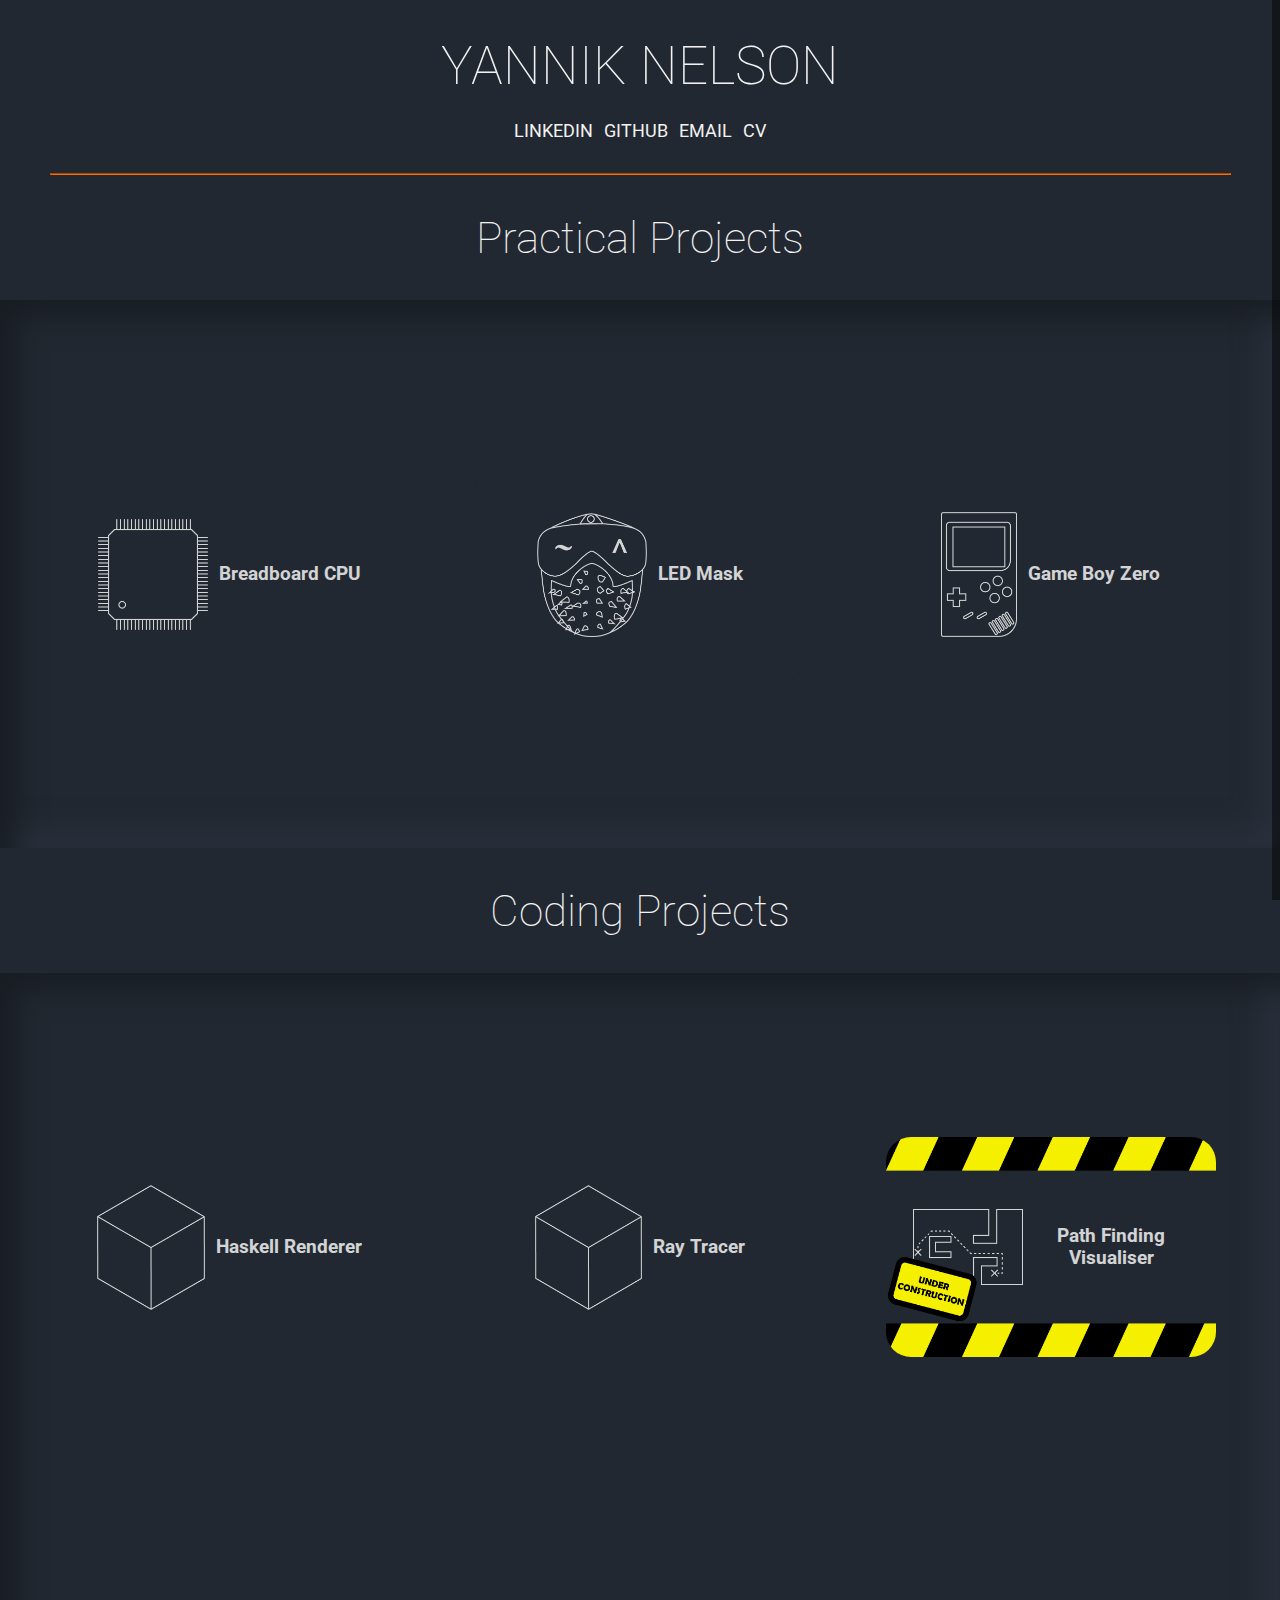
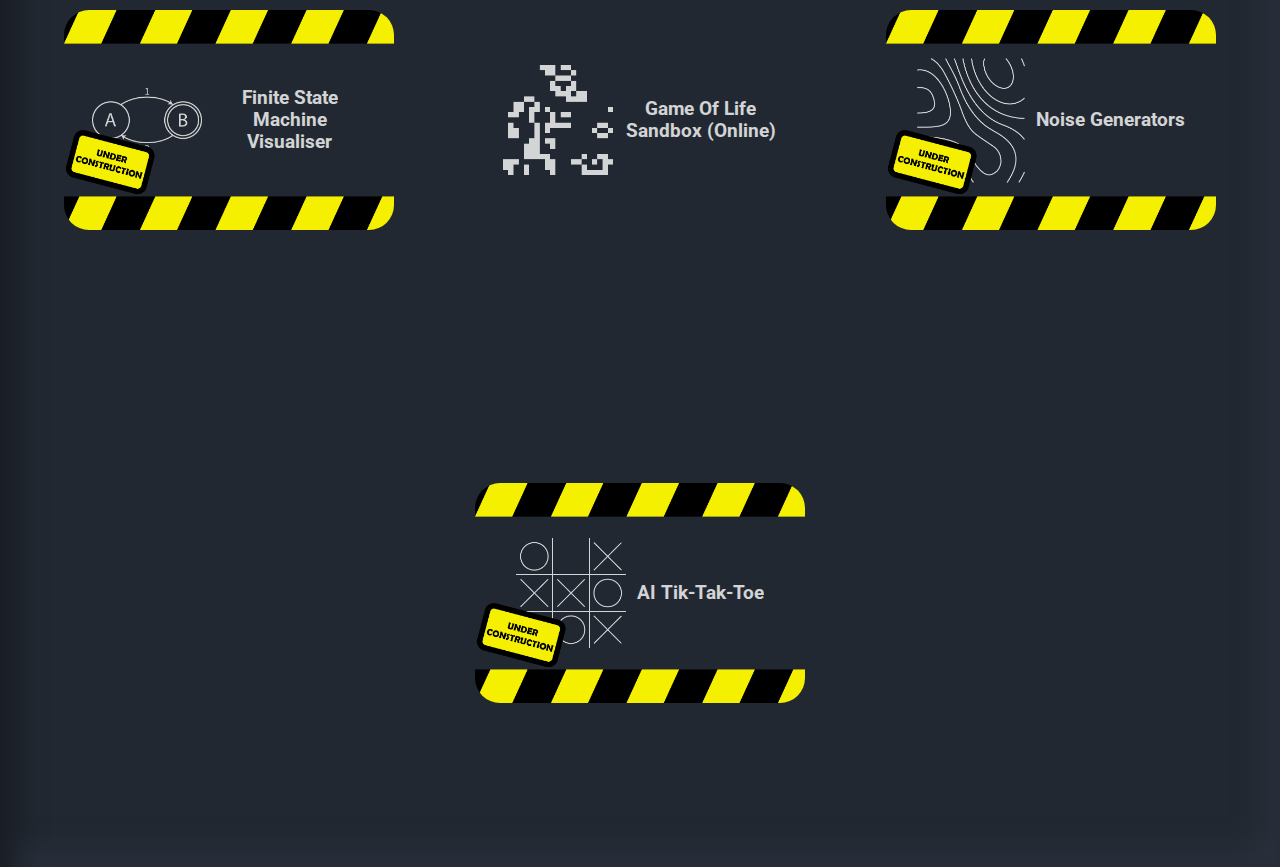
==== index.html @ 3439c6bd "Made Ray Tracer Blog Post" ====
<!DOCTYPE html>
<html lang="en">
  <head>
    <meta charset="UTF-8" />
    <meta name="viewport" content="width=device-width, initial-scale=1.0" />
    <link href="/favicon.ico" rel="icon" type="image/x-icon" />
    <link rel="stylesheet" href="/CSS/main.min.css" />
    <link rel="stylesheet" href="/CSS/cards.min.css" />
    <link rel="stylesheet" href="/CSS/ScrollBar.min.css" />
    <link rel="stylesheet" href="/CSS/HomePage.min.css" />
    <title>Yannik Nelson</title>
  </head>
  <body>
    <style>
      main h2 {
        text-align: center;
      }
    </style>

    <div id="scrollbar"></div>
    <div id="scrollThumb"></div>

    <header>
      <div class="header-container">
        <div class="content">
          <h1><a href="index.html">Yannik Nelson</a></h1>
          <div class="links">
            <a href="https://www.linkedin.com/in/yannik-nelson" target="_blank">LinkedIn</a>
            <a href="https://github.com/yanniknelson" target="_blank">Github</a>
            <a href="mailto:yannikdanielnelson@gmail.com" target="_blank">Email</a>
            <a href="/Yannik-Nelson_CV.pdf" target="_blank">CV</a>
          </div>
        </div>
      </div>
      <hr/>
    </header>

    <main>
      <h2>Practical Projects</h2>
      <div class="practical-container">
        <div class="card">
          <div class="face card-top" id="BBCPU">
            <!-- <img
              src="/Images/Under-Construction.png"
              alt=""
              class="under-construction"
            /> -->
            <div class="cardshadow"></div>
            <div class="content">
              <img src="/Images/BreadBoardCPU.png" alt="Line Drawing of Chip" />
              <h3>Breadboard CPU</h3>
            </div>
          </div>
          <div class="face card-descrip">
            <div class="content">
              <p>
                During the Summer of 2017 I built an 8-bit cpu on breadboards in
                order to teach myself about computer architecture. This
                consisted of over a month of planning and 1 week of 'building'.
              </p>
              <a href="/Blogs/BreadBoardCPU.html">Have a Look</a>
            </div>
          </div>
        </div>

        <div class="card">
          <div class="face card-top" id="LEDMSK">
            <!-- <img
              src="/Images/Under-Construction.png"
              alt=""
              class="under-construction"
            /> -->
            <div class="cardshadow"></div>

            <div class="content">
              <img src="/Images/Mask.png" alt="Line drawing of said mask" />
              <h3>LED Mask</h3>
            </div>
          </div>
          <div class="face card-descrip">
            <div class="content">
              <p>
                For halloween of 2017 I decided to go as Wrench from WatchDogs 2
                (a video game I liked). This character has a mask with LED eyes,
                so I decided to make this (and the rest of the costume) myself.
              </p>
              <a href="/Blogs/LEDMask.html">Have a Look</a>
            </div>
          </div>
        </div>

        <div class="card">
          <div class="face card-top" id="GMBZ">
            <!-- <img
              src="/Images/Under-Construction.png"
              alt=""
              class="under-construction"
            /> -->
            <div class="cardshadow"></div>

            <div class="content">
              <img
                src="/Images/GameBoyZero.png"
                alt="Line Drawing of GameBoyZero"
              />
              <h3>Game Boy Zero</h3>
            </div>
          </div>
          <div class="face card-descrip">
            <div class="content">
              <p>
                During the Summer of 2018 I decided to make a portable retro
                console emulator and found the gameboy zero project online. This
                project sadly failed when the charging circuit blew all of the
                other eletronics.
              </p>
              <a href="/Blogs/GameBoyZeroBlog.html">Have a Look</a>
            </div>
          </div>
        </div>
      </div>

      <h2>Coding Projects</h2>
      <div class="coding-container">
        <!-- <div class="coding-row"> -->
        <div class="card">
          <div class="face card-top" id="HSKLRNDR">
            <!-- <img
              src="/Images/Under-Construction.png"
              alt=""
              class="under-construction"
            /> -->
            <div class="cardshadow"></div>

            <div class="content">
              <img
                src="/Images/HaskellRenderer.png"
                alt="Line Drawing of a box from an orthoganal view"
              />
              <h3>Haskell Renderer</h3>
            </div>
          </div>
          <div class="face card-descrip">
            <div class="content">
              <p>
                In my first year of University I took part in a haskell coding
                competition. For this competition my team decided to make a 3D
                Game of Life, I made the 3D renderer while my team mates made
                the GoL code.
              </p>
              <a href="/Blogs/HaskellRenderer.html">Have a Look</a>
            </div>
          </div>
        </div>
        <div class="card">
          <div class="face card-top" id="RYTRCR">
            <!-- <img
              src="/Images/Under-Construction.png"
              alt=""
              class="under-construction"
            /> -->
            <div class="cardshadow"></div>

            <div class="content">
              <img
                src="/Images/HaskellRenderer.png"
                alt="Line Drawing of a Camera with rays coming out of it"
              />
              <h3>Ray Tracer</h3>
            </div>
          </div>
          <div class="face card-descrip">
            <div class="content">
              <p>
                In my third year of University I took the computer graphics
                course. For this course, the second coursework was to produce
                a ray tracer.
              </p>
              <a href="/Blogs/RayTracer.html">Have a Look</a>
            </div>
          </div>
        </div>
        <!-- <div class="card">
          <div class="face card-top" id="SCRTHTLR">
            <img
              src="/Images/Under-Construction.png"
              alt=""
              class="under-construction"
            />
            <div class="cardshadow"></div>

            <div class="content">
              <img
                src="/Images/SecretHitler.png"
                alt="Line drawing of lizard in a hat"
              />
              <h3>Secret Hitler Online</h3>
            </div>
          </div>
          <div class="face card-descrip">
            <div class="content">
              <p>
                During the COVID lockdown my friends and I decided we wanted to
                play the board game Secret Hitler. Unfortunately we were unable
                to find any good, clear, online versions of the game, so I
                decided to make my own.
              </p>
              <a href="">Have a Look</a>
            </div>
          </div>
        </div> -->
        <div class="card">
          <div class="face card-top" id="PTHFND">
            <img
              src="/Images/Under-Construction.png"
              alt=""
              class="under-construction"
            />
            <div class="cardshadow"></div>

            <div class="content">
              <img
                src="/Images/PathFinding.png"
                alt="Line drawing of path through a maze"
              />
              <h3>Path Finding Visualiser</h3>
            </div>
          </div>
          <div class="face card-descrip">
            <div class="content">
              <p>
                A visualiser for differnet path-finding algorithms including A*,
                Dijkstra, greedy best-first and more. The ability to generate
                mazes (using different generation algorithms) and execute the
                path finding in the result.
              </p>
              <a href="">Have a Look</a>
            </div>
          </div>
        </div>
        <div class="card">
          <div class="face card-top" id="FSM">
            <img
              src="/Images/Under-Construction.png"
              alt=""
              class="under-construction"
            />
            <div class="cardshadow"></div>

            <div class="content">
              <img
                src="/Images/FiniteStateMachine.png"
                alt="Line drawing of finite state machine"
              />
              <h3>Finite State Machine Visualiser</h3>
            </div>
          </div>
          <div class="face card-descrip">
            <div class="content">
              <p>
                A visualiser for FSMs with the ability to build FSMs through a
                graphical interface or through regexs. Planned features include
                outputting regexs for the FSMs and the ability to switch between
                deterministic and non-deterministic machines.
              </p>
              <a href="">Have a Look</a>
            </div>
          </div>
        </div>
        <!-- </div> -->
        <!-- <div class="coding-row"> -->
        <div class="card">
          <div class="face card-top" id="GOL">
            <!-- <img
              src="/Images/Under-Construction.png"
              alt=""
              class="under-construction"
            /> -->
            <div class="cardshadow"></div>

            <div class="content">
              <img
                src="/Images/GameOfLife.png"
                alt="Line drawing of a game of life state"
              />
              <h3>Game Of Life Sandbox (Online)</h3>
            </div>
          </div>
          <div class="face card-descrip">
            <div class="content">
              <p>
                A Conway's Game Of Life visualiser with the ability to take in
                user rules to allow for more user experimentation.
              </p>
              <a href="/Projects/GameOfLife/HTML/GameOfLife.html">Have a Look</a>
            </div>
          </div>
        </div>
        <div class="card">
          <div class="face card-top" id="NOISE">
            <img
              src="/Images/Under-Construction.png"
              alt=""
              class="under-construction"
            />
            <div class="cardshadow"></div>

            <div class="content">
              <img src="/Images/NoiseGen.png" alt="Line drawing of noise map" />
              <h3>Noise Generators</h3>
            </div>
          </div>
          <div class="face card-descrip">
            <div class="content">
              <p>
                A visualiser and break down of different noise generations
                algorithms such as Perlin noise, Simplex noise, Worley noise
                etc...
              </p>
              <a href="">Have a Look</a>
            </div>
          </div>
        </div>
        <div class="card">
          <div class="face card-top" id="TIKTAK">
            <img
              src="/Images/Under-Construction.png"
              alt=""
              class="under-construction"
            />
            <div class="cardshadow"></div>

            <div class="content">
              <img
                src="/Images/TikTakToe.png"
                alt="Line drawing of a tik-tak-toe game"
              />
              <h3>AI Tik-Tak-Toe</h3>
            </div>
          </div>
          <div class="face card-descrip">
            <div class="content">
              <p>
                An online player vs computer tik-tak-toe game made using the
                min-max (with and without pruning), depth first and breadth
                first search algorithms. This was made to teach users the very
                basics of AI in a simple easy to understand setting.
              </p>
              <a href="">Have a Look</a>
            </div>
          </div>
        </div>
        <!-- <div class="card">
          <div class="face card-top" id="AGEN">
            <img
              src="/Images/Under-Construction.png"
              alt=""
              class="under-construction"
            />
            <div class="cardshadow"></div>

            <div class="content">
              <img src="/Images/Agenda.png" alt="Line drawing of a scroll" />
              <h3>Online Agenda Management Service</h3>
            </div>
          </div>
          <div class="face card-descrip">
            <div class="content">
              <p>
                An online service that can be used to manage agendas for
                meetings. hass log in functionality using google log-ins. Allows
                the creation of 'organisations' with roles with certain
                priveleges and the ability to create minutes for the meetings.

                  This must have log-ins. Must have organisatiosn the group 
                  users and give them the ability to add to the agendas for their 
                  organisations. a 'meeting mode' that turns the agenda into a 
                  'to do list' with the ability to mark off topics once their discussed 
                  and the space for the minutes taker to input the details of the discussion.
                  Once the meeting is over the system will spit out the mintues with those who 
                  attended, what was on the agenda, what was discussed and underneath the details 
                  of the discussion input by the note taker. These mintues will be a pdf in the format 
                  that maks used on our github (for now)
              </p>
              <a href="">Have a Look</a>
            </div>
          </div>
        </div> -->
      </div>
    </main>
    <script src="/JavaScript/Scroll.js"></script>
  </body>
</html>
---- CSS/main.min.css ----
@import url("https://fonts.googleapis.com/css2?family=Roboto:ital,wght@0,100;0,300;0,400;0,500;0,700;0,900;1,100;1,300;1,400;1,500;1,700;1,900&display=swap");*{-webkit-box-sizing:border-box;box-sizing:border-box}body{margin:0;padding:0;background-color:#222831;color:#f2f2f2;font-family:Roboto, sans-serif}h1,h2{font-weight:110}h1{font-size:3.3em}h2{font-size:2.75em}header .header-container{text-transform:uppercase;text-align:center;display:-webkit-box;display:-ms-flexbox;display:flex;-webkit-box-pack:center;-ms-flex-pack:center;justify-content:center;-webkit-box-align:end;-ms-flex-align:end;align-items:flex-end;padding:5.5vh;padding-top:0;padding-bottom:2rem}header .header-container .content{padding-top:0}header .header-container .content h1{margin-bottom:1.5rem}header .header-container .content h1 a{text-decoration:none;color:inherit}header .header-container .content .links{list-style-type:none;display:-webkit-box;display:-ms-flexbox;display:flex;-webkit-box-pack:center;-ms-flex-pack:center;justify-content:center;width:100%}header .header-container .content .links a{text-align:center;font-size:1.1rem;color:#f2f2f2;text-decoration:none;padding:0 5.5px 0 5.5px}header hr{background-color:#000;margin:0 5.5vh 0vh 5.5vh;border-color:#f96d00}main{width:100%}
/*# sourceMappingURL=main.min.css.map */
---- CSS/cards.min.css ----
.card{-ms-flex-preferred-size:20%;flex-basis:20%;position:relative;margin:16.5px}.card .face{width:330px;height:220px;-webkit-transition:0.5s;transition:0.5s;border-radius:27.5px;-webkit-transition:0.4s;transition:0.4s}.card .cardshadow{width:330px;height:220px;-webkit-transition:0.4s;transition:0.4s;position:absolute;border-radius:26.5px;-webkit-animation-name:fadein;animation-name:fadein;-webkit-animation-duration:.3s;animation-duration:.3s;-webkit-animation-fill-mode:forwards;animation-fill-mode:forwards;-webkit-animation-timing-function:ease-in-out;animation-timing-function:ease-in-out;z-index:1;pointer-events:none}.card .face.card-top{position:relative;color:#fff;background:#222831;display:-webkit-box;display:-ms-flexbox;display:flex;-webkit-box-pack:center;-ms-flex-pack:center;justify-content:center;-webkit-box-align:center;-ms-flex-align:center;align-items:center;z-index:1;-webkit-transform:translateY(110px);transform:translateY(110px);-webkit-animation-name:imgfadein;animation-name:imgfadein;-webkit-animation-duration:.3s;animation-duration:.3s;-webkit-animation-fill-mode:forwards;animation-fill-mode:forwards;-webkit-animation-timing-function:ease-in-out;animation-timing-function:ease-in-out}.card .face.card-top .under-construction{width:330px;height:220px;border-radius:25px;position:absolute;z-index:2}.card .face.card-top .content{display:-webkit-box;display:-ms-flexbox;display:flex;-webkit-box-pack:center;-ms-flex-pack:center;justify-content:center;-webkit-box-align:center;-ms-flex-align:center;align-items:center;opacity:0.8;text-align:left}.card .face.card-top .content img{max-width:110px;max-height:125.224px}.card .face.card-top .content h3{padding-left:11px;max-width:165px;text-align:center}.card .face.card-descrip{position:relative;background:#222831;display:-webkit-box;display:-ms-flexbox;display:flex;-webkit-box-orient:vertical;-webkit-box-direction:normal;-ms-flex-direction:column;flex-direction:column;-webkit-box-pack:center;-ms-flex-pack:center;justify-content:center;-webkit-box-align:center;-ms-flex-align:center;align-items:center;padding:22px;-webkit-box-sizing:border-box;box-sizing:border-box;-webkit-transform:translateY(-110px);transform:translateY(-110px);color:#f2f2f2}.card .face.card-descrip .content{-webkit-animation-name:descripfadeout;animation-name:descripfadeout;-webkit-animation-duration:.18s;animation-duration:.18s;-webkit-animation-fill-mode:forwards;animation-fill-mode:forwards;-webkit-animation-timing-function:ease-in-out;animation-timing-function:ease-in-out}.card .face.card-descrip p,.card .face.card-descrip a{opacity:0.8}.card .face.card-descrip p{margin:0;padding:0}.card .face.card-descrip a{margin:11px 0 0;display:inline-block;text-decoration:none;color:#f2f2f2;font-weight:990;padding:5.5px;border:1.1px solid #f2f2f2}.card .face.card-descrip a:hover{background:#333}@-webkit-keyframes fadeout{0%{-webkit-box-shadow:16.5px 16.5px 33px #181d23,-16.5px -16.5px 33px #2c333f;box-shadow:16.5px 16.5px 33px #181d23,-16.5px -16.5px 33px #2c333f;opacity:1}60%{opacity:0}100%{-webkit-box-shadow:inset 16.5px 16.5px 33px #181d23,inset -16.5px -16.5px 33px #2c333f;box-shadow:inset 16.5px 16.5px 33px #181d23,inset -16.5px -16.5px 33px #2c333f;opacity:1}}@keyframes fadeout{0%{-webkit-box-shadow:16.5px 16.5px 33px #181d23,-16.5px -16.5px 33px #2c333f;box-shadow:16.5px 16.5px 33px #181d23,-16.5px -16.5px 33px #2c333f;opacity:1}60%{opacity:0}100%{-webkit-box-shadow:inset 16.5px 16.5px 33px #181d23,inset -16.5px -16.5px 33px #2c333f;box-shadow:inset 16.5px 16.5px 33px #181d23,inset -16.5px -16.5px 33px #2c333f;opacity:1}}@-webkit-keyframes fadein{0%{-webkit-box-shadow:inset 16.5px 16.5px 33px #181d23,inset -16.5px -16.5px 33px #2c333f;box-shadow:inset 16.5px 16.5px 33px #181d23,inset -16.5px -16.5px 33px #2c333f;opacity:1}60%{opacity:0}100%{-webkit-box-shadow:16.5px 16.5px 33px #181d23,-16.5px -16.5px 33px #2c333f;box-shadow:16.5px 16.5px 33px #181d23,-16.5px -16.5px 33px #2c333f;opacity:1}}@keyframes fadein{0%{-webkit-box-shadow:inset 16.5px 16.5px 33px #181d23,inset -16.5px -16.5px 33px #2c333f;box-shadow:inset 16.5px 16.5px 33px #181d23,inset -16.5px -16.5px 33px #2c333f;opacity:1}60%{opacity:0}100%{-webkit-box-shadow:16.5px 16.5px 33px #181d23,-16.5px -16.5px 33px #2c333f;box-shadow:16.5px 16.5px 33px #181d23,-16.5px -16.5px 33px #2c333f;opacity:1}}@-webkit-keyframes imgfadeout{0%{opacity:1}60%{opacity:0;visibility:hidden}100%{opacity:0;visibility:hidden}}@keyframes imgfadeout{0%{opacity:1}60%{opacity:0;visibility:hidden}100%{opacity:0;visibility:hidden}}@-webkit-keyframes imgfadein{0%{opacity:0;visibility:hidden}60%{opacity:0;visibility:visible}100%{opacity:1}}@keyframes imgfadein{0%{opacity:0;visibility:hidden}60%{opacity:0;visibility:visible}100%{opacity:1}}@-webkit-keyframes descripfadein{0%{opacity:0}60%{opacity:0}100%{opacity:1}}@keyframes descripfadein{0%{opacity:0}60%{opacity:0}100%{opacity:1}}@-webkit-keyframes descripfadeout{0%{opacity:1}100%{opacity:0}}@keyframes descripfadeout{0%{opacity:1}100%{opacity:0}}.card:hover .face.card-top{background:none;-webkit-transform:translateY(0px);transform:translateY(0px)}.card:hover .face.card-descrip{-webkit-transform:translateY(0px);transform:translateY(0px)}.card:hover .face.card-descrip .content{-webkit-animation-name:descripfadein;animation-name:descripfadein;-webkit-animation-duration:.3s;animation-duration:.3s;-webkit-animation-fill-mode:forwards;animation-fill-mode:forwards;-webkit-animation-timing-function:ease-in-out;animation-timing-function:ease-in-out}.card:hover .cardshadow{-webkit-transform:translateY(110px);transform:translateY(110px);height:440px;-webkit-animation-name:fadeout;animation-name:fadeout;-webkit-animation-duration:.3s;animation-duration:.3s;-webkit-animation-fill-mode:forwards;animation-fill-mode:forwards;-webkit-animation-timing-function:ease-in-out;animation-timing-function:ease-in-out;z-index:1}
/*# sourceMappingURL=cards.min.css.map */
---- CSS/ScrollBar.min.css ----
::-webkit-scrollbar{width:0}#scrollbar{position:fixed;right:0;top:0;width:0.5rem;height:100%;background:#00000075}#scrollThumb{position:fixed;right:0;top:0;width:0.5rem;height:100%;background:#f96d00}#scrollThumb:before{content:"";position:absolute;left:0;top:0;width:100%;height:100%;background:#f96d00;-webkit-filter:blur(10px);filter:blur(10px)}
/*# sourceMappingURL=ScrollBar.min.css.map */
---- CSS/HomePage.min.css ----
.practical-container{display:-webkit-box;display:-ms-flexbox;display:flex;-webkit-box-pack:space-evenly;-ms-flex-pack:space-evenly;justify-content:space-evenly;-webkit-box-align:center;-ms-flex-align:center;align-items:center;-ms-flex-wrap:wrap;flex-wrap:wrap;padding:37.5px 0 37.5px 0;font-size:16px;width:100%;-webkit-box-shadow:inset 15px 15px 30px #181d23,inset -15px -15px 30px #2c333f;box-shadow:inset 15px 15px 30px #181d23,inset -15px -15px 30px #2c333f;background-color:#222831}.coding-container{display:-webkit-box;display:-ms-flexbox;display:flex;-webkit-box-orient:horizontal;-webkit-box-direction:normal;-ms-flex-direction:row;flex-direction:row;-ms-flex-wrap:wrap;flex-wrap:wrap;-webkit-box-pack:space-evenly;-ms-flex-pack:space-evenly;justify-content:space-evenly;-webkit-box-align:center;-ms-flex-align:center;align-items:center;padding:37.5px 0 37.5px 0;font-size:16px;width:100%;-webkit-box-shadow:inset 15px 15px 30px #181d23,inset -15px -15px 30px #2c333f;box-shadow:inset 15px 15px 30px #181d23,inset -15px -15px 30px #2c333f;background-color:#222831}.coding-container .coding-row{display:-webkit-box;display:-ms-flexbox;display:flex;width:100%;-webkit-box-pack:space-evenly;-ms-flex-pack:space-evenly;justify-content:space-evenly;-webkit-box-align:center;-ms-flex-align:center;align-items:center}
/*# sourceMappingURL=HomePage.min.css.map */
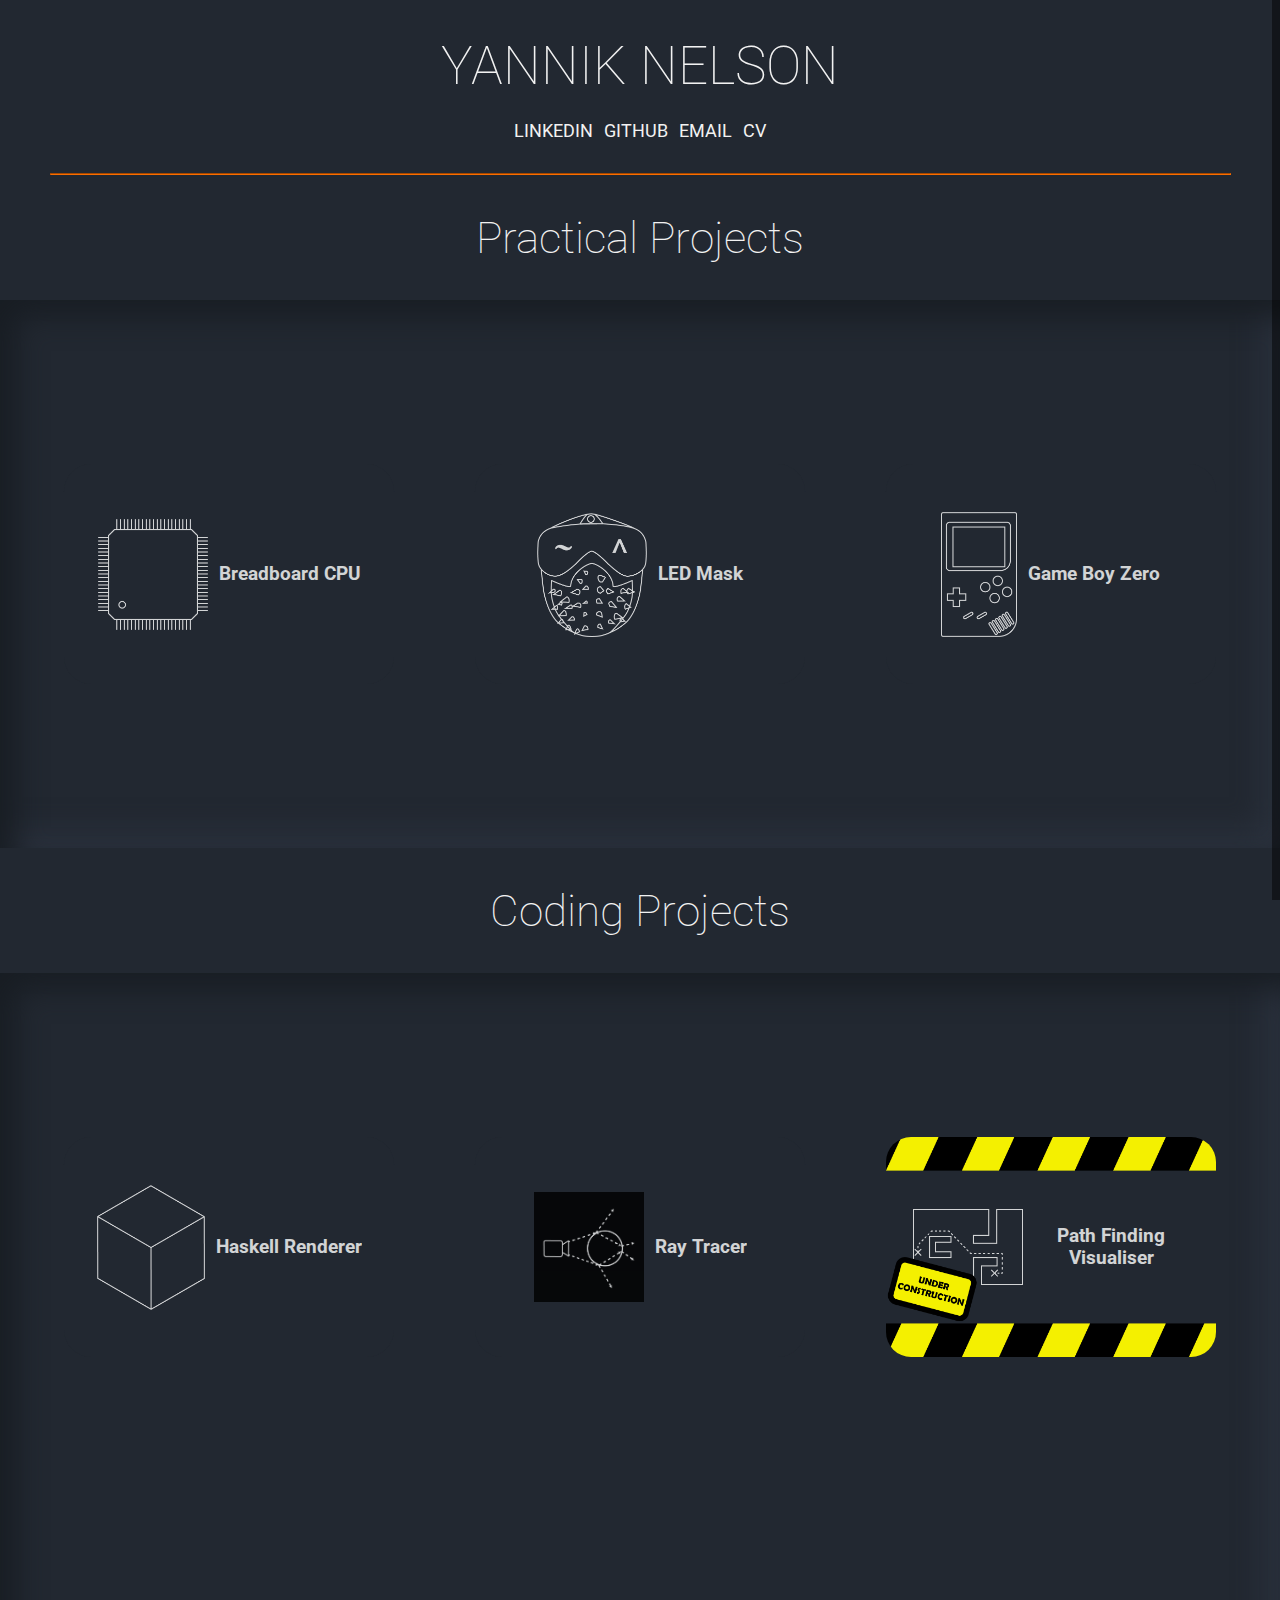
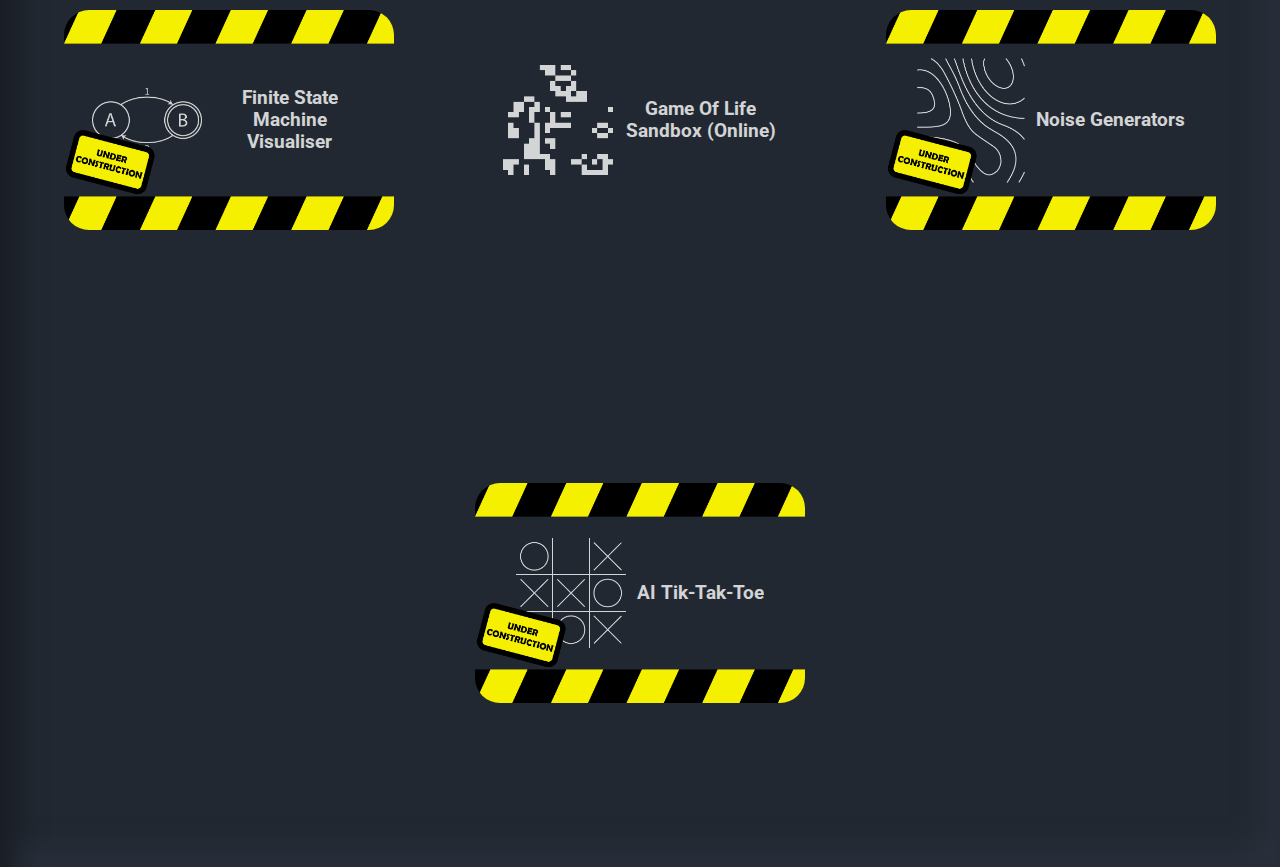
==== commit 91d60ef7: "Created RayTracer Logo" ====
--- a/index.html
+++ b/index.html
@@ -163,7 +163,7 @@
 
             <div class="content">
               <img
-                src="/Images/HaskellRenderer.png"
+                src="/Images/RayTracer.png"
                 alt="Line Drawing of a Camera with rays coming out of it"
               />
               <h3>Ray Tracer</h3>
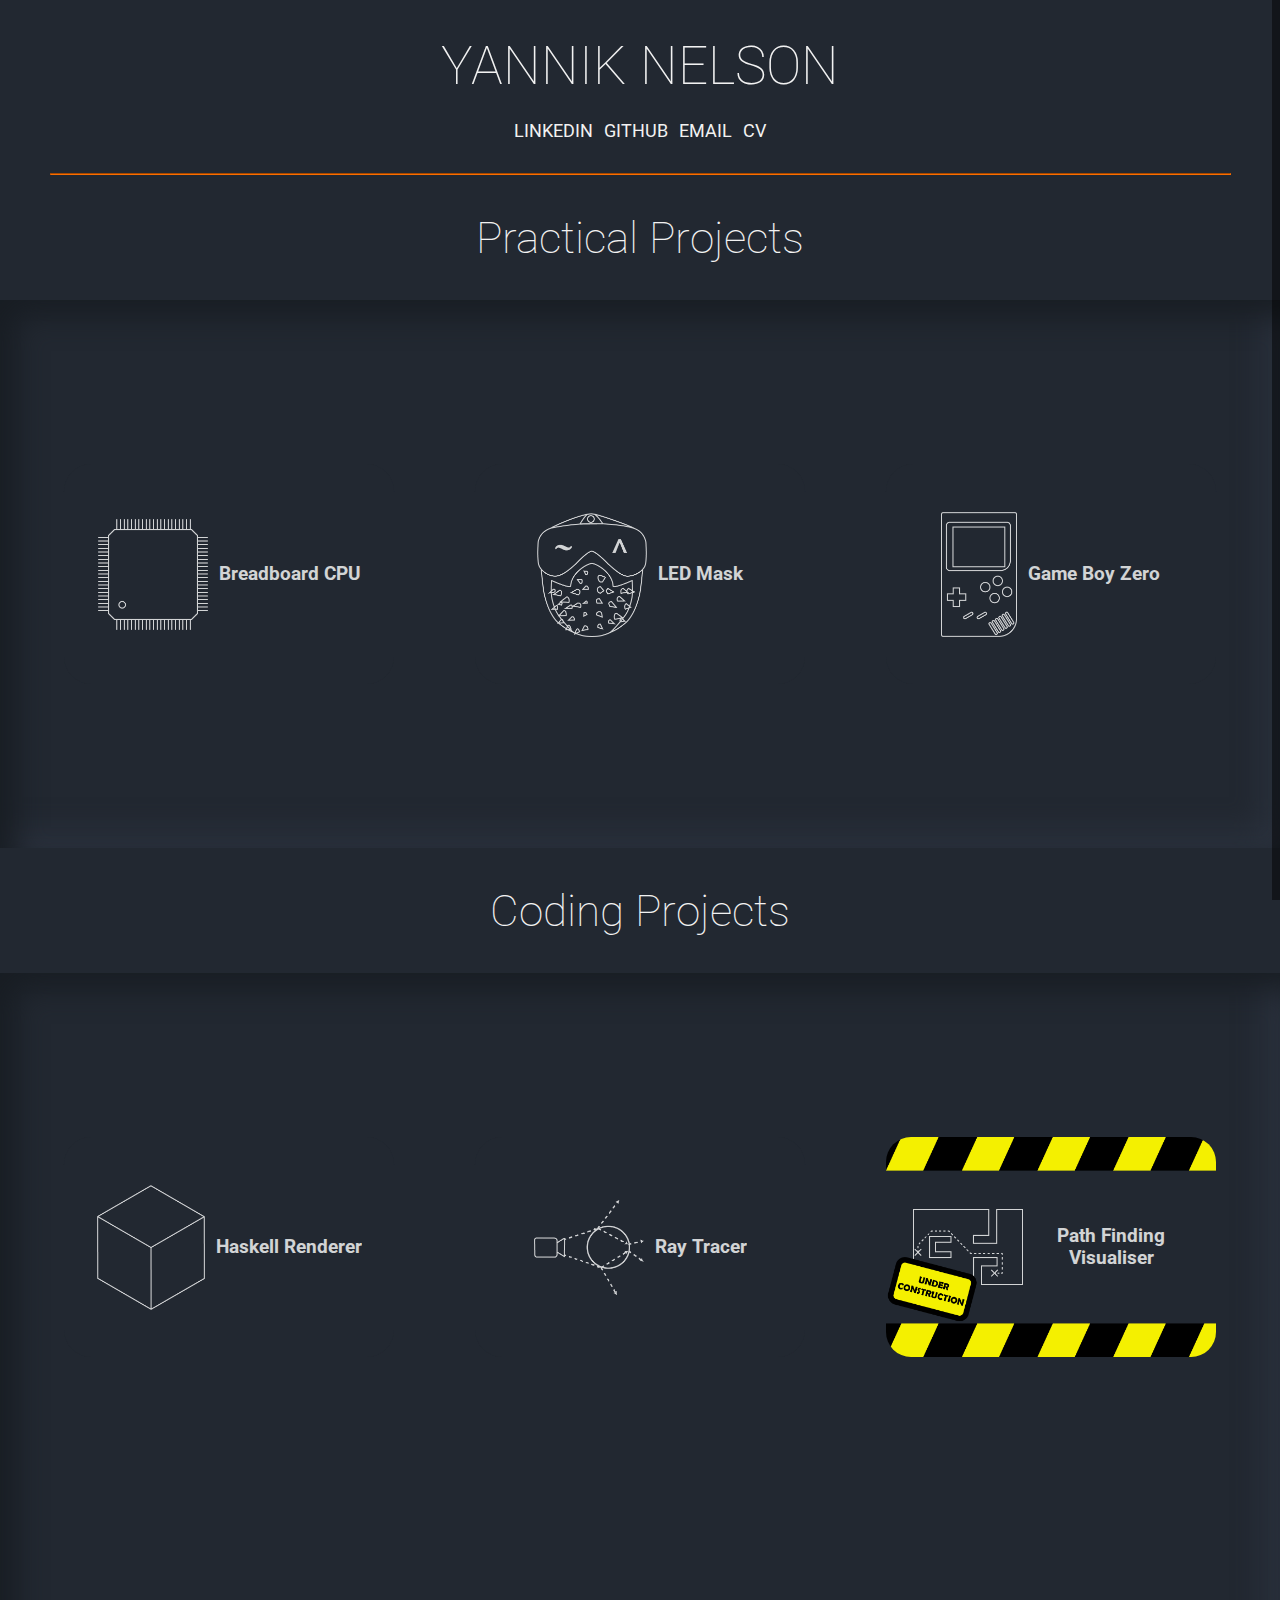
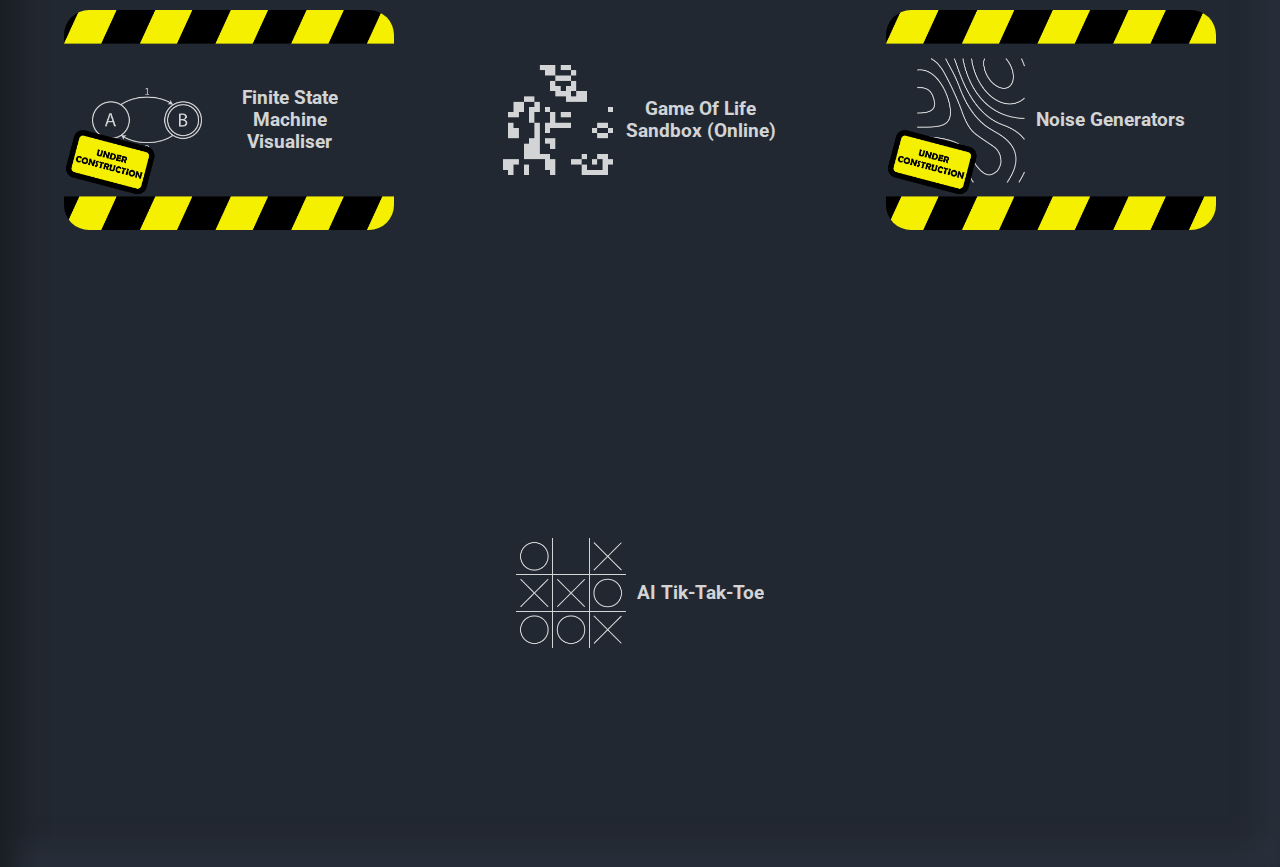
==== commit 5989fd3c: "Finished up TikTakToe Page" ====
--- a/index.html
+++ b/index.html
@@ -323,11 +323,11 @@
         </div>
         <div class="card">
           <div class="face card-top" id="TIKTAK">
-            <img
-              src="/Images/Under-Construction.png"
-              alt=""
-              class="under-construction"
-            />
+            <!-- <img
+              src="/Images/Under-Construction.png"
+              alt=""
+              class="under-construction"
+            /> -->
             <div class="cardshadow"></div>
 
             <div class="content">
@@ -342,11 +342,9 @@
             <div class="content">
               <p>
                 An online player vs computer tik-tak-toe game made using the
-                min-max (with and without pruning), depth first and breadth
-                first search algorithms. This was made to teach users the very
-                basics of AI in a simple easy to understand setting.
-              </p>
-              <a href="">Have a Look</a>
+                min-max (with and without pruning).
+              </p>
+              <a href="/Projects/TikTakToe/HTML/TikTakToe.html">Have a Look</a>
             </div>
           </div>
         </div>
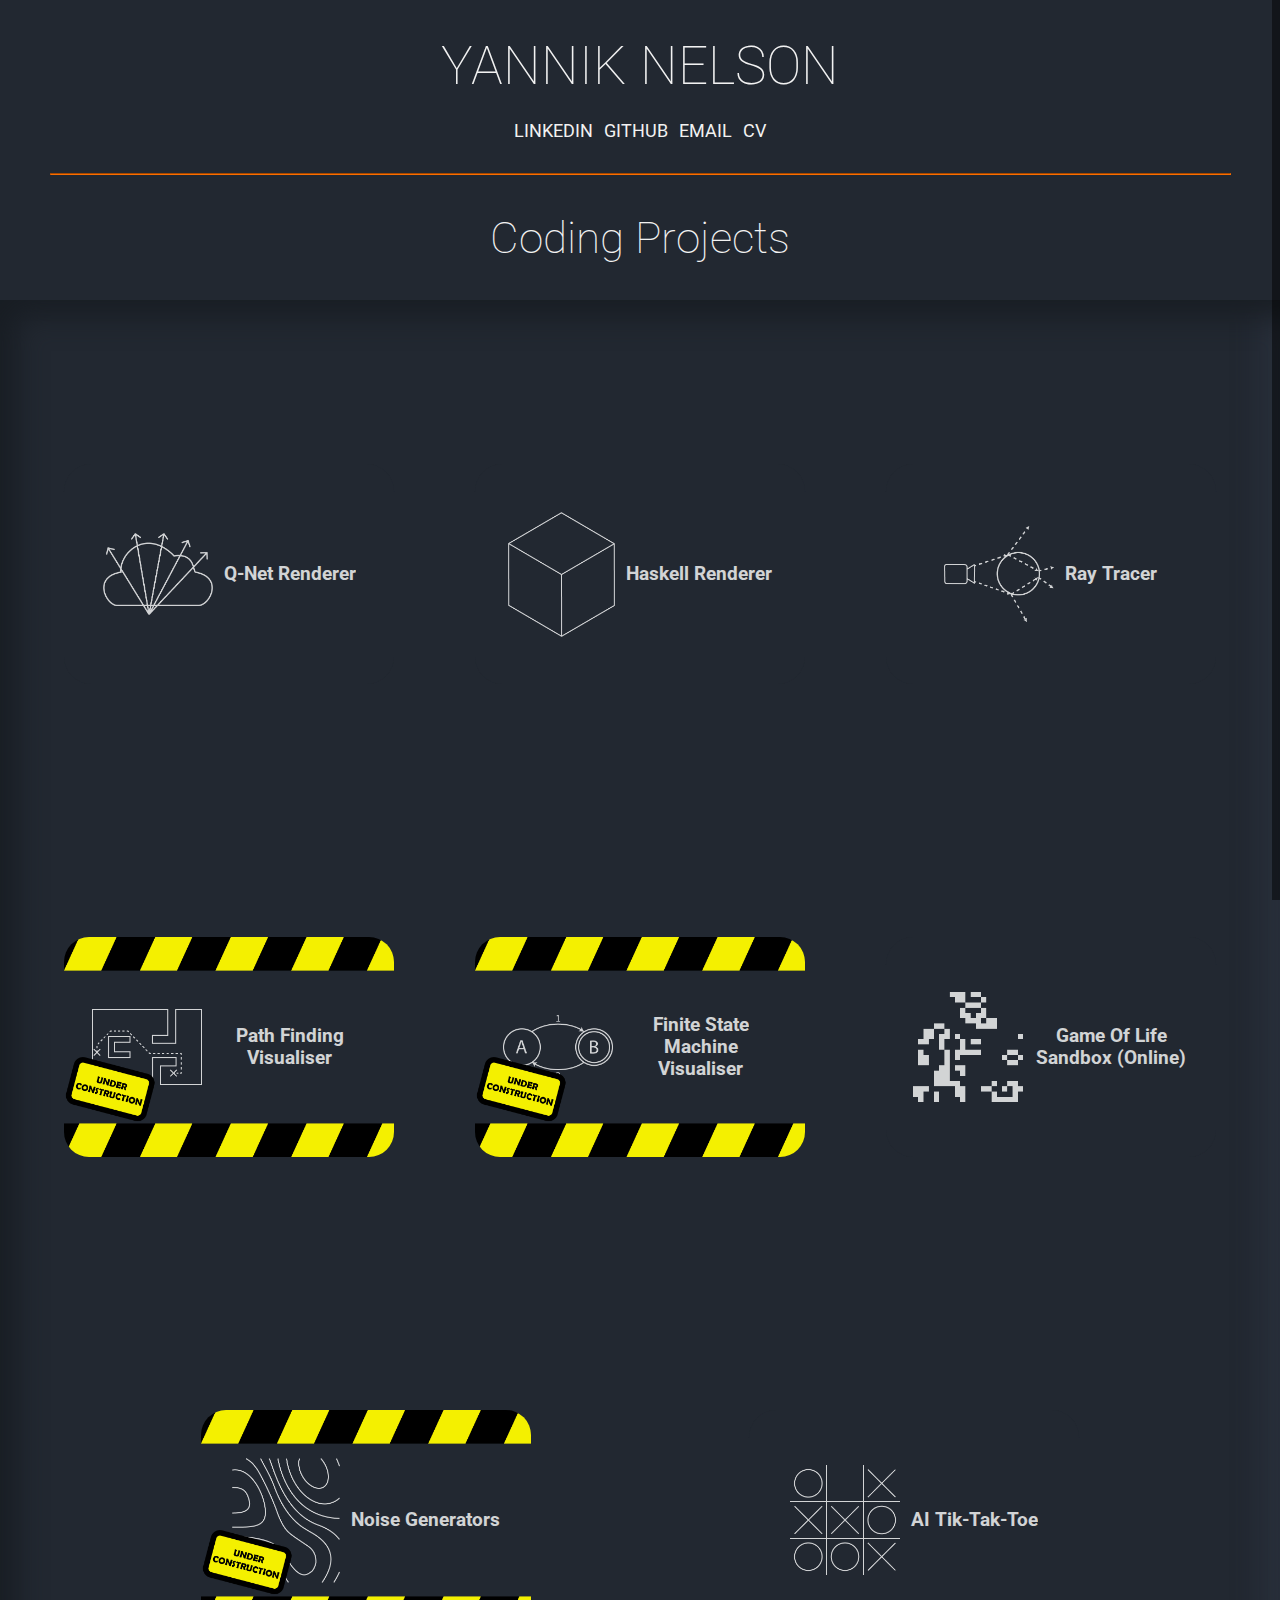
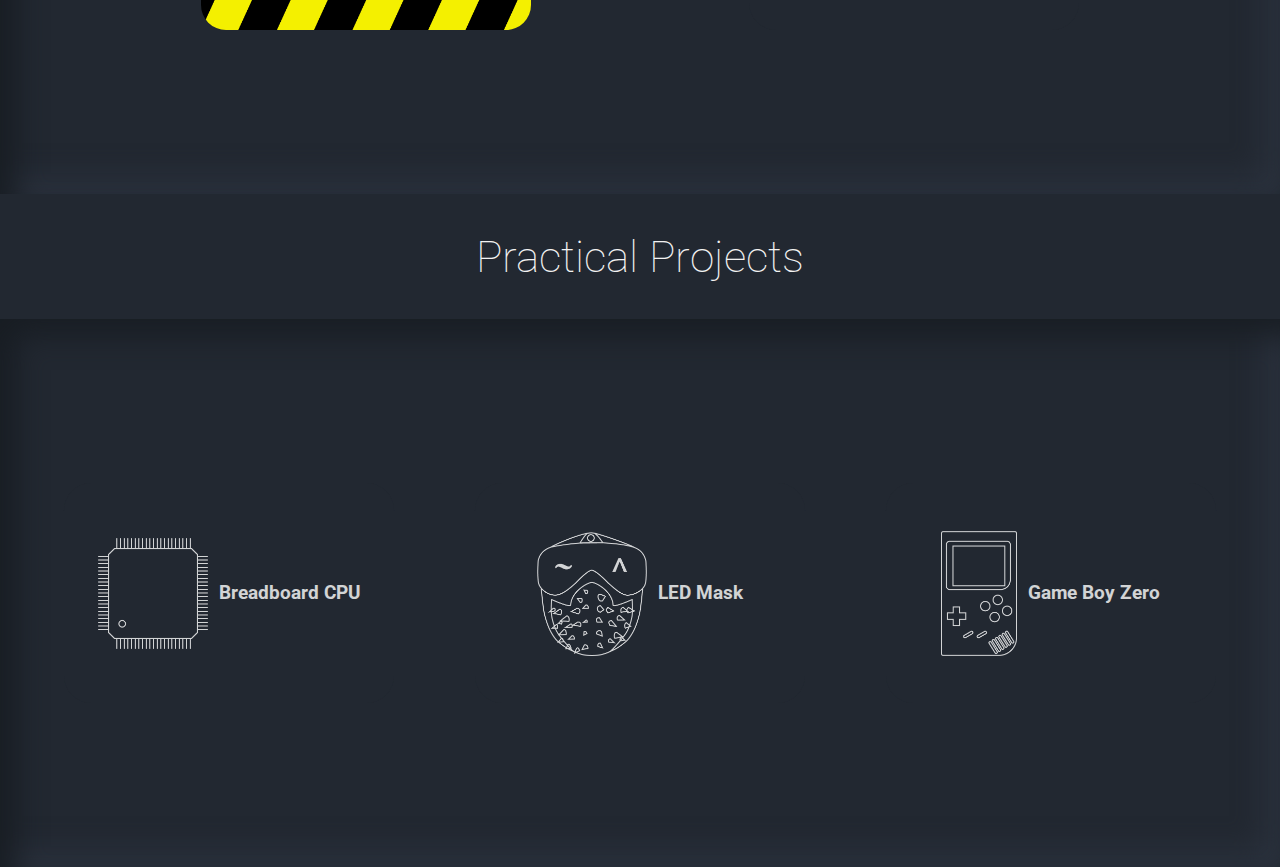
==== commit d745d324: "Added Dissertation Page" ====
--- a/index.html
+++ b/index.html
@@ -36,93 +36,36 @@
     </header>
 
     <main>
-      <h2>Practical Projects</h2>
-      <div class="practical-container">
-        <div class="card">
-          <div class="face card-top" id="BBCPU">
-            <!-- <img
-              src="/Images/Under-Construction.png"
-              alt=""
-              class="under-construction"
-            /> -->
-            <div class="cardshadow"></div>
-            <div class="content">
-              <img src="/Images/BreadBoardCPU.png" alt="Line Drawing of Chip" />
-              <h3>Breadboard CPU</h3>
-            </div>
-          </div>
-          <div class="face card-descrip">
-            <div class="content">
-              <p>
-                During the Summer of 2017 I built an 8-bit cpu on breadboards in
-                order to teach myself about computer architecture. This
-                consisted of over a month of planning and 1 week of 'building'.
-              </p>
-              <a href="/Blogs/BreadBoardCPU.html">Have a Look</a>
-            </div>
-          </div>
-        </div>
-
-        <div class="card">
-          <div class="face card-top" id="LEDMSK">
-            <!-- <img
-              src="/Images/Under-Construction.png"
-              alt=""
-              class="under-construction"
-            /> -->
-            <div class="cardshadow"></div>
-
-            <div class="content">
-              <img src="/Images/Mask.png" alt="Line drawing of said mask" />
-              <h3>LED Mask</h3>
-            </div>
-          </div>
-          <div class="face card-descrip">
-            <div class="content">
-              <p>
-                For halloween of 2017 I decided to go as Wrench from WatchDogs 2
-                (a video game I liked). This character has a mask with LED eyes,
-                so I decided to make this (and the rest of the costume) myself.
-              </p>
-              <a href="/Blogs/LEDMask.html">Have a Look</a>
-            </div>
-          </div>
-        </div>
-
-        <div class="card">
-          <div class="face card-top" id="GMBZ">
-            <!-- <img
-              src="/Images/Under-Construction.png"
-              alt=""
-              class="under-construction"
-            /> -->
-            <div class="cardshadow"></div>
-
-            <div class="content">
-              <img
-                src="/Images/GameBoyZero.png"
-                alt="Line Drawing of GameBoyZero"
-              />
-              <h3>Game Boy Zero</h3>
-            </div>
-          </div>
-          <div class="face card-descrip">
-            <div class="content">
-              <p>
-                During the Summer of 2018 I decided to make a portable retro
-                console emulator and found the gameboy zero project online. This
-                project sadly failed when the charging circuit blew all of the
-                other eletronics.
-              </p>
-              <a href="/Blogs/GameBoyZeroBlog.html">Have a Look</a>
-            </div>
-          </div>
-        </div>
-      </div>
-
       <h2>Coding Projects</h2>
       <div class="coding-container">
         <!-- <div class="coding-row"> -->
+        <div class="card">
+          <div class="face card-top" id="QNETRNDR">
+            <!-- <img
+              src="/Images/Under-Construction.png"
+              alt=""
+              class="under-construction"
+            /> -->
+            <div class="cardshadow"></div>
+
+            <div class="content">
+              <img
+                src="/Images/Volume_Rendering.png"
+                alt="Line Drawing of a box from an orthoganal view"
+              />
+              <h3>Q-Net Renderer</h3>
+            </div>
+          </div>
+          <div class="face card-descrip">
+            <div class="content">
+              <p>
+                For my final year dissertation I developed a method to use
+                neural networks to perform volumetric rendering.
+              </p>
+              <a href="/Projects/Diss/Q-Net_Renderer.html">Have a Look</a>
+            </div>
+          </div>
+        </div>
         <div class="card">
           <div class="face card-top" id="HSKLRNDR">
             <!-- <img
@@ -385,6 +328,89 @@
           </div>
         </div> -->
       </div>
+      <h2>Practical Projects</h2>
+      <div class="practical-container">
+        <div class="card">
+          <div class="face card-top" id="BBCPU">
+            <!-- <img
+              src="/Images/Under-Construction.png"
+              alt=""
+              class="under-construction"
+            /> -->
+            <div class="cardshadow"></div>
+            <div class="content">
+              <img src="/Images/BreadBoardCPU.png" alt="Line Drawing of Chip" />
+              <h3>Breadboard CPU</h3>
+            </div>
+          </div>
+          <div class="face card-descrip">
+            <div class="content">
+              <p>
+                During the Summer of 2017 I built an 8-bit cpu on breadboards in
+                order to teach myself about computer architecture. This
+                consisted of over a month of planning and 1 week of 'building'.
+              </p>
+              <a href="/Blogs/BreadBoardCPU.html">Have a Look</a>
+            </div>
+          </div>
+        </div>
+
+        <div class="card">
+          <div class="face card-top" id="LEDMSK">
+            <!-- <img
+              src="/Images/Under-Construction.png"
+              alt=""
+              class="under-construction"
+            /> -->
+            <div class="cardshadow"></div>
+
+            <div class="content">
+              <img src="/Images/Mask.png" alt="Line drawing of said mask" />
+              <h3>LED Mask</h3>
+            </div>
+          </div>
+          <div class="face card-descrip">
+            <div class="content">
+              <p>
+                For halloween of 2017 I decided to go as Wrench from WatchDogs 2
+                (a video game I liked). This character has a mask with LED eyes,
+                so I decided to make this (and the rest of the costume) myself.
+              </p>
+              <a href="/Blogs/LEDMask.html">Have a Look</a>
+            </div>
+          </div>
+        </div>
+
+        <div class="card">
+          <div class="face card-top" id="GMBZ">
+            <!-- <img
+              src="/Images/Under-Construction.png"
+              alt=""
+              class="under-construction"
+            /> -->
+            <div class="cardshadow"></div>
+
+            <div class="content">
+              <img
+                src="/Images/GameBoyZero.png"
+                alt="Line Drawing of GameBoyZero"
+              />
+              <h3>Game Boy Zero</h3>
+            </div>
+          </div>
+          <div class="face card-descrip">
+            <div class="content">
+              <p>
+                During the Summer of 2018 I decided to make a portable retro
+                console emulator and found the gameboy zero project online. This
+                project sadly failed when the charging circuit blew all of the
+                other eletronics.
+              </p>
+              <a href="/Blogs/GameBoyZeroBlog.html">Have a Look</a>
+            </div>
+          </div>
+        </div>
+      </div>
     </main>
     <script src="/JavaScript/Scroll.js"></script>
   </body>
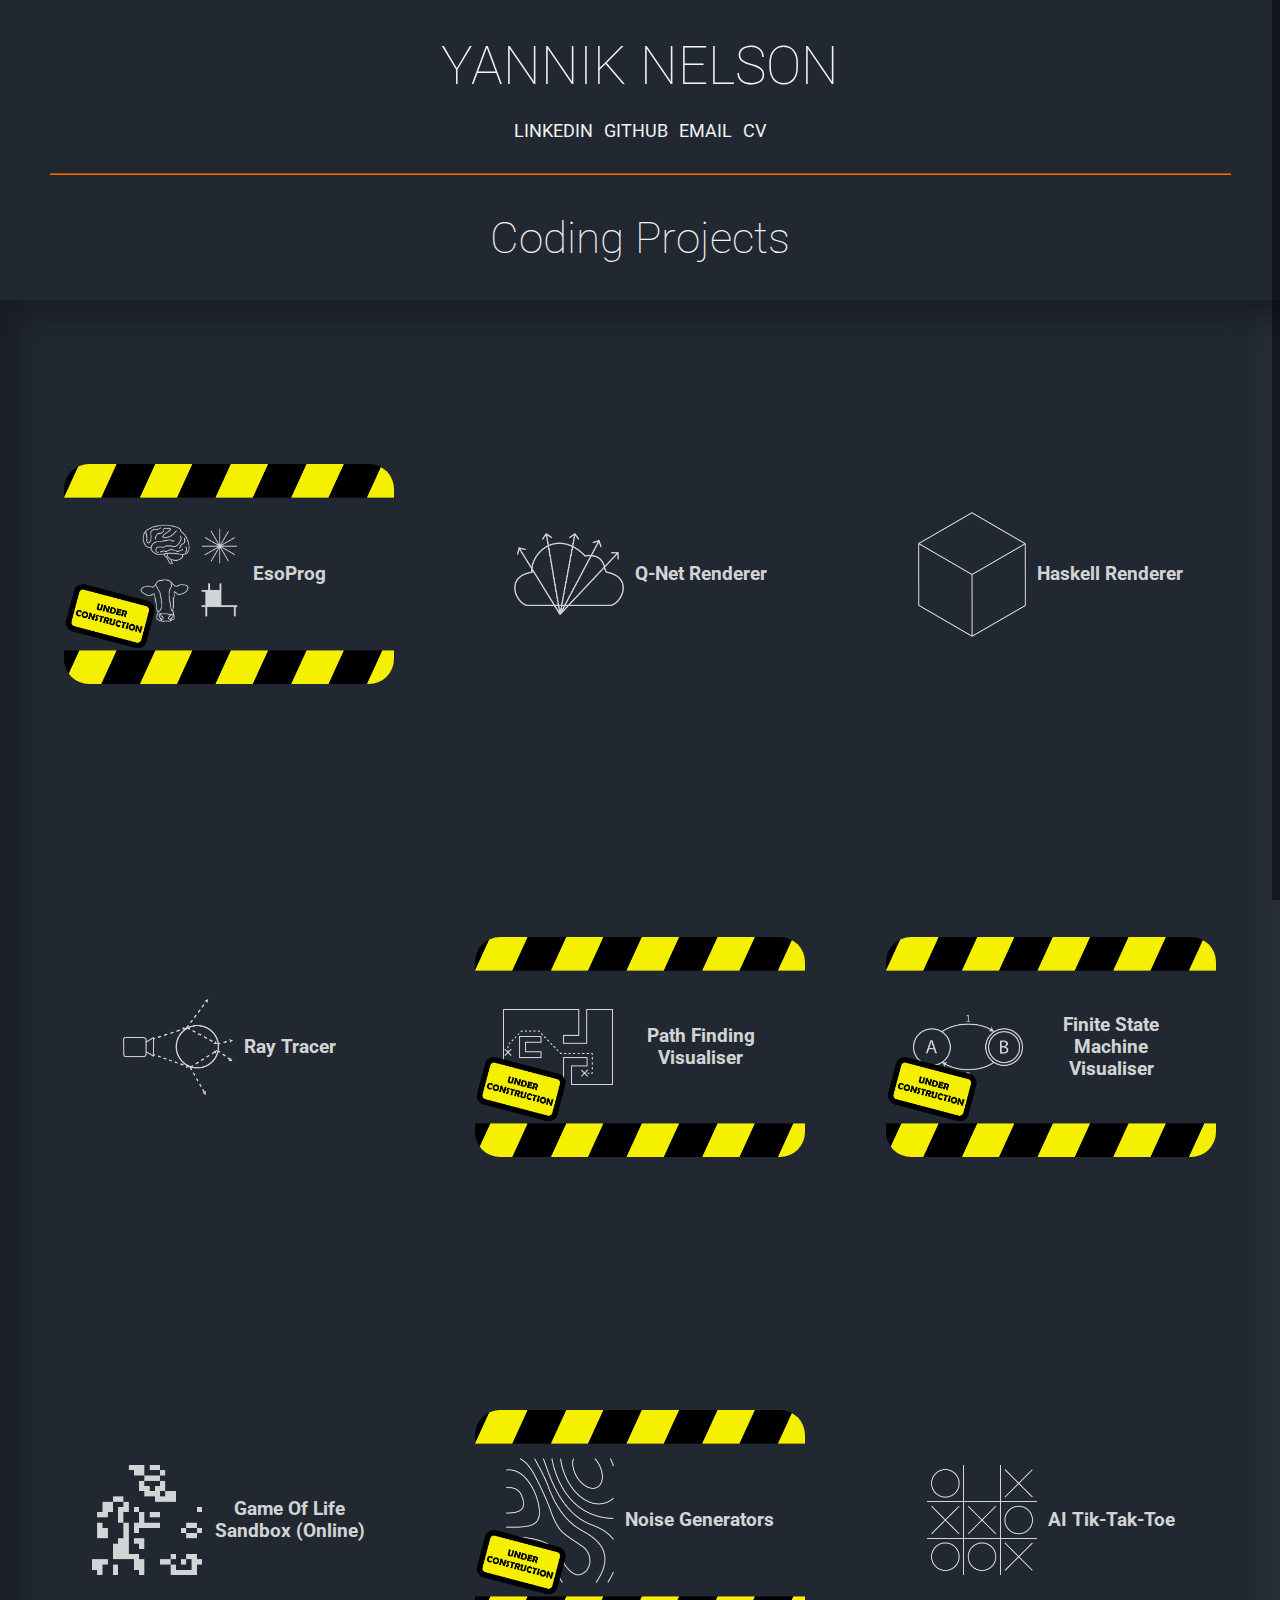
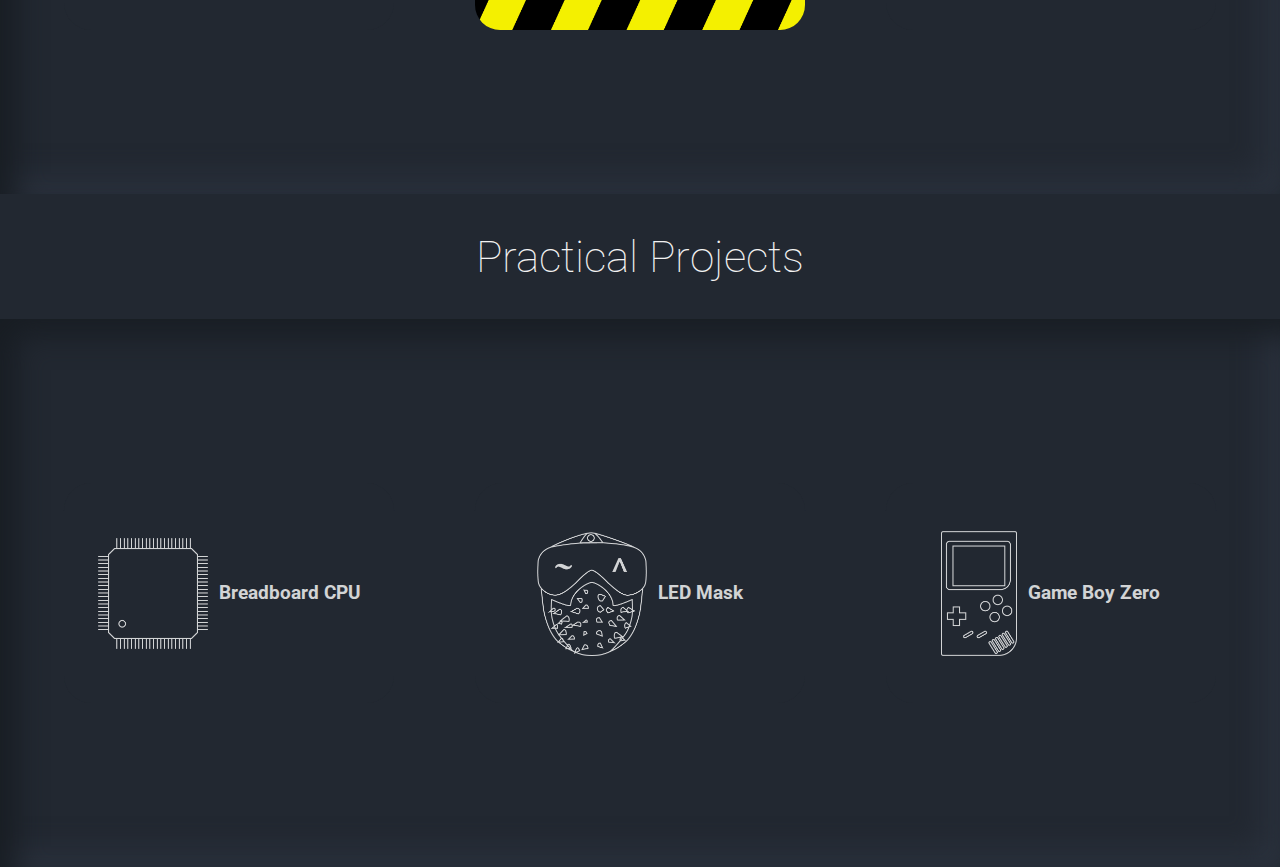
==== commit 052e2c4b: "Began EsoProg BlogPost" ====
--- a/index.html
+++ b/index.html
@@ -28,7 +28,7 @@
             <a href="https://www.linkedin.com/in/yannik-nelson" target="_blank">LinkedIn</a>
             <a href="https://github.com/yanniknelson" target="_blank">Github</a>
             <a href="mailto:yannikdanielnelson@gmail.com" target="_blank">Email</a>
-            <a href="/Yannik-Nelson_CV.pdf" target="_blank">CV</a>
+            <a href="/Yannik-Nelson-CV.pdf" target="_blank">CV</a>
           </div>
         </div>
       </div>
@@ -39,7 +39,33 @@
       <h2>Coding Projects</h2>
       <div class="coding-container">
         <!-- <div class="coding-row"> -->
-        <div class="card">
+          <div class="card">
+            <div class="face card-top" id="ESPROG">
+              <img
+                src="/Images/Under-Construction.png"
+                alt=""
+                class="under-construction"
+              />
+              <div class="cardshadow"></div>
+  
+              <div class="content">
+                <img
+                  src="/Images/EsoProg.png"
+                  alt="Line Drawing of a box from an orthoganal view"
+                />
+                <h3>EsoProg</h3>
+              </div>
+            </div>
+            <div class="face card-descrip">
+              <div class="content">
+                <p>
+                  My current faviourite pet project is a Interpreter/Compiler playground for esoteric programming.
+                </p>
+                <a href="">Have a Look</a>
+              </div>
+            </div>
+          </div>
+          <div class="card">
           <div class="face card-top" id="QNETRNDR">
             <!-- <img
               src="/Images/Under-Construction.png"
@@ -60,7 +86,9 @@
             <div class="content">
               <p>
                 For my final year dissertation I developed a method to use
-                neural networks to perform volumetric rendering.
+                neural networks to perform volumetric rendering. WARNING: 
+                This includes a WebGL demo, if your device doesn't have 
+                a GPU the performance of this page may be very poor.
               </p>
               <a href="/Projects/Diss/Q-Net_Renderer.html">Have a Look</a>
             </div>
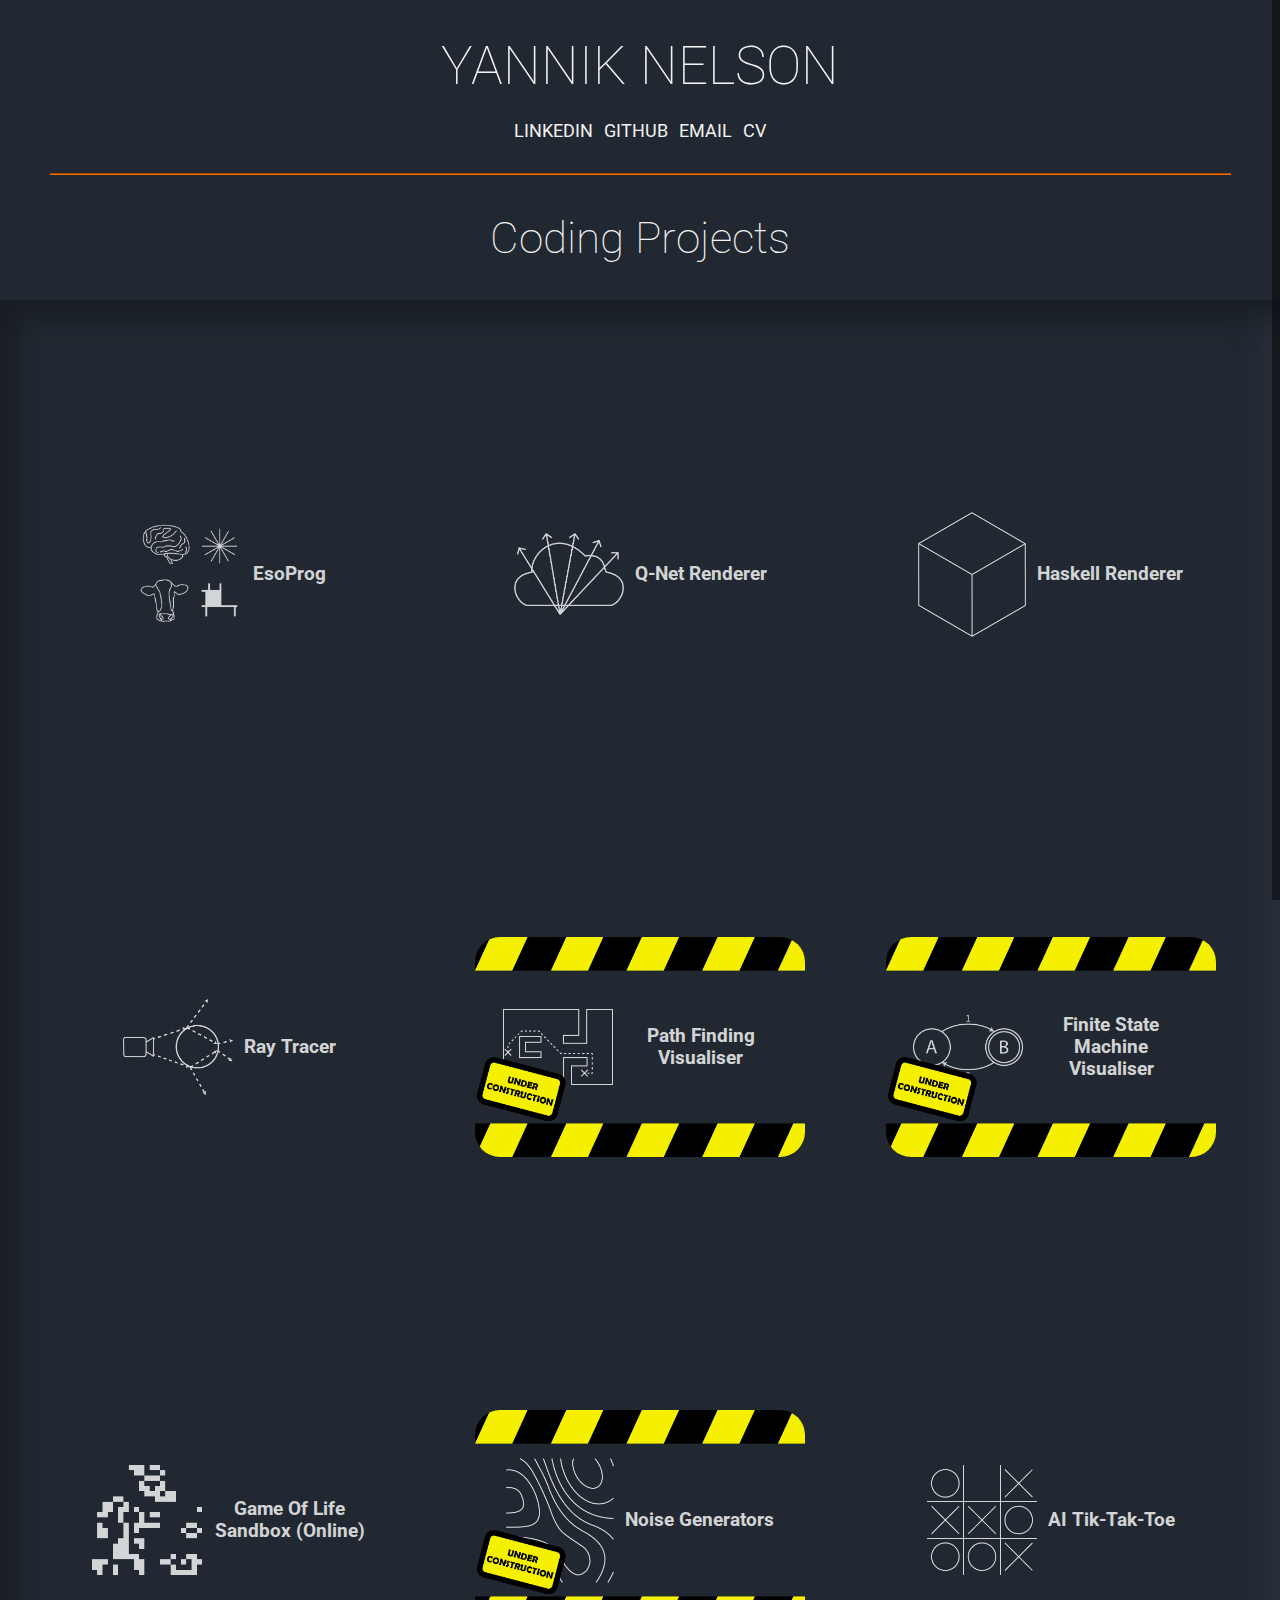
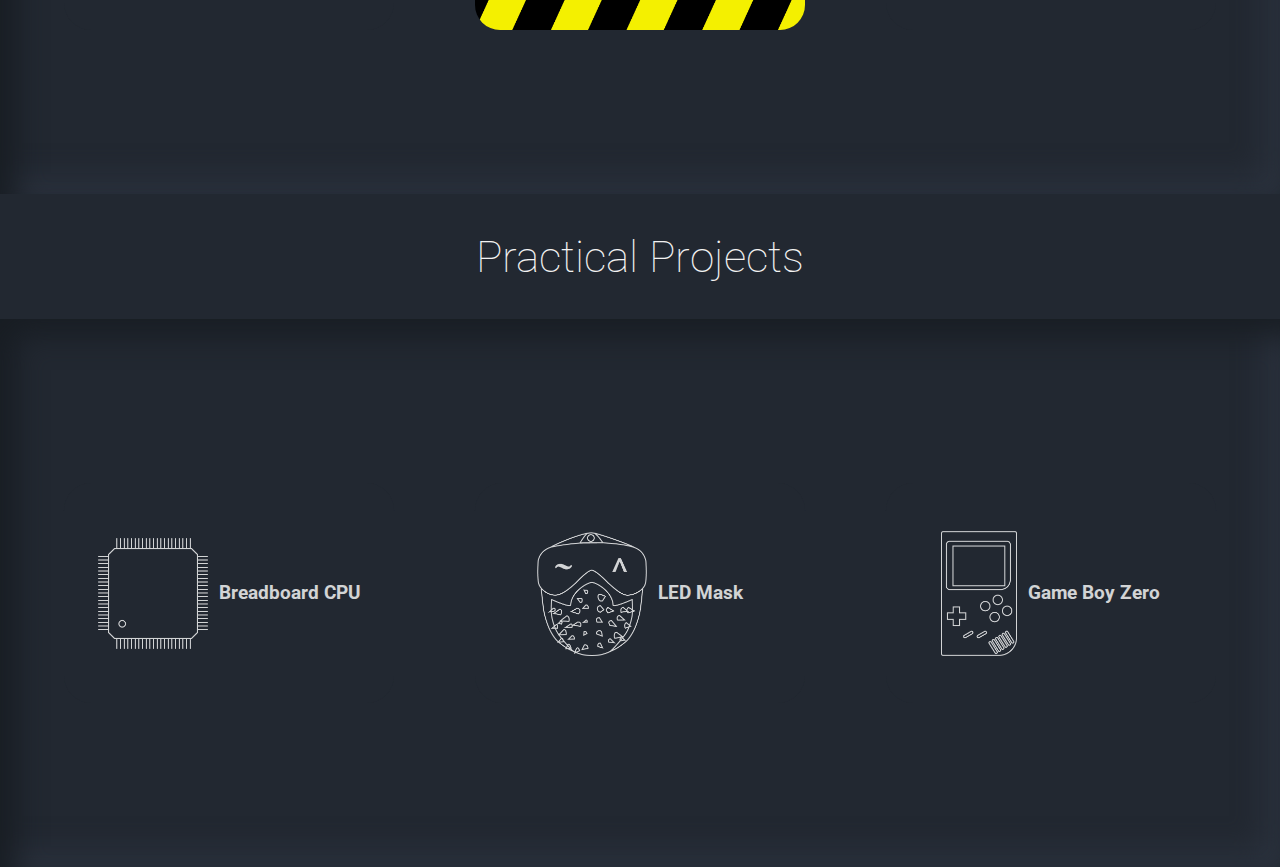
==== commit 9fe35b51: "Finished EsoLang Blog" ====
--- a/index.html
+++ b/index.html
@@ -41,11 +41,6 @@
         <!-- <div class="coding-row"> -->
           <div class="card">
             <div class="face card-top" id="ESPROG">
-              <img
-                src="/Images/Under-Construction.png"
-                alt=""
-                class="under-construction"
-              />
               <div class="cardshadow"></div>
   
               <div class="content">
@@ -59,19 +54,14 @@
             <div class="face card-descrip">
               <div class="content">
                 <p>
-                  My current faviourite pet project is a Interpreter/Compiler playground for esoteric programming.
+                  My current favourite pet project is an interpreter/compiler playground for esoteric programming languages such as Piet and Brainf*ck.
                 </p>
-                <a href="">Have a Look</a>
+                <a href="Blogs/EsoProg.html">Have a Look</a>
               </div>
             </div>
           </div>
           <div class="card">
           <div class="face card-top" id="QNETRNDR">
-            <!-- <img
-              src="/Images/Under-Construction.png"
-              alt=""
-              class="under-construction"
-            /> -->
             <div class="cardshadow"></div>
 
             <div class="content">
